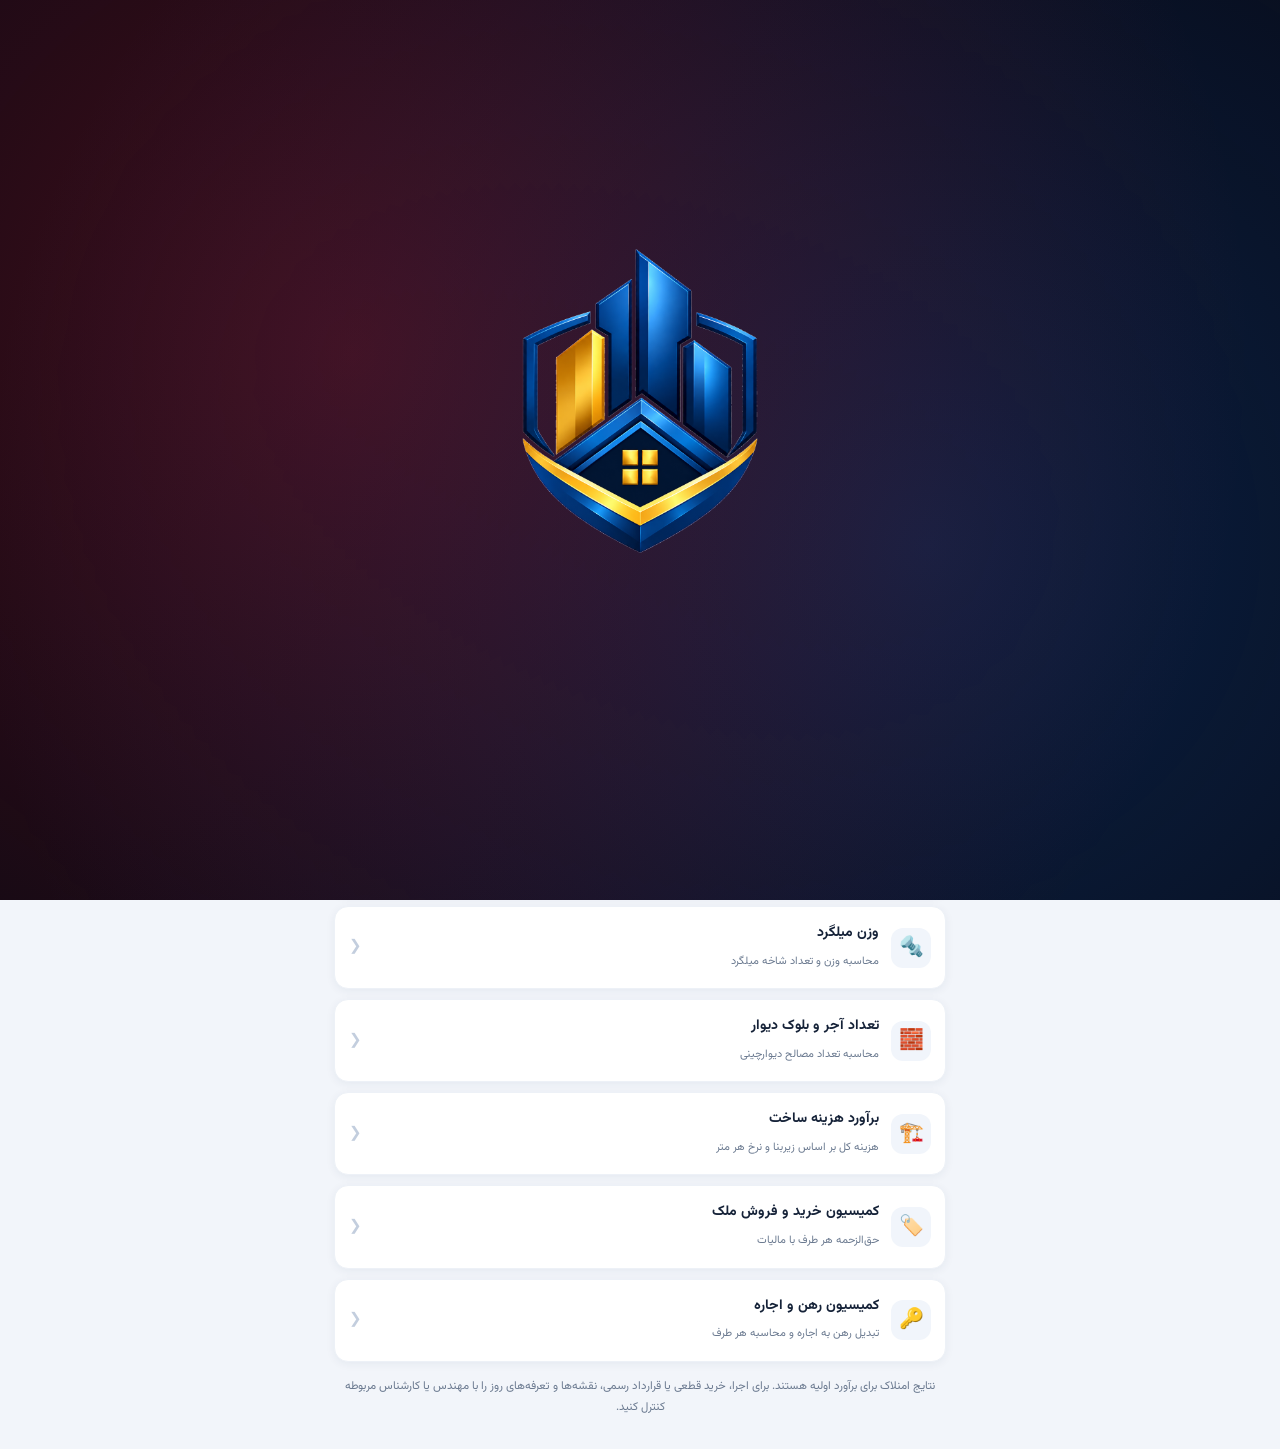
==== android/src/main/assets/www/index.html @ ce7044ea "انتشار نسخه اولیه امنلاک ۰.۱" ====
<!DOCTYPE html>
<html lang="fa" dir="rtl">
<head>
<meta charset="utf-8">
<meta name="viewport" content="width=device-width,initial-scale=1,maximum-scale=1,user-scalable=no,viewport-fit=cover">
<title>امنلاک</title>
<link rel="stylesheet" href="styles.css">
</head>
<body>

<div class="splash" id="splash">
  <div class="sp-glow"></div>
  <img class="sp-gif" id="spgif" src="img/logo.png" alt="امنلاک">
  <div class="sp-txt" id="sptxt">
    <b>ساختن، سنجیدن، مطمئن شدن</b>
    <span>امنلاک</span>
  </div>
  <div class="sp-hint" id="sphint">برای رد کردن لمس کنید</div>
</div>

<header class="appbar">
  <button class="iconbtn" id="menubtn" aria-label="منو">
    <svg viewBox="0 0 24 24"><path d="M4 7h16M4 12h16M4 17h16"/></svg>
  </button>
  <div class="ttl" id="bartitle">امنلاک</div>
  <button class="iconbtn themebtn" id="themebtn" aria-label="حالت شب">
    <svg viewBox="0 0 24 24"><path d="M21 12.8A9 9 0 1111.2 3a7 7 0 009.8 9.8z"/></svg>
  </button>
  <button class="iconbtn" id="backbtn" aria-label="بازگشت" style="display:none">
    <svg viewBox="0 0 24 24"><path d="M10 6l6 6-6 6"/></svg>
  </button>
</header>

<div class="scrim" id="scrim"></div>

<nav class="drawer" id="drawer">
  <div class="dhead">
    <img src="img/logo.png" alt="لوگو">
    <div>
      <b>امنلاک</b>
      <span>محاسبات ساختمان و املاک</span>
    </div>
  </div>
  <div class="dscroll" id="dscroll"></div>
  <div class="dbottom" id="dbottom"></div>
  <div class="dfoot">ساختمان و املاک، دقیق‌تر و ساده‌تر • نسخه ۰.۱</div>
</nav>

<main id="main"></main>

<script src="calculators.js"></script>
<script src="app.js"></script>
</body>
</html>
---- android/src/main/assets/www/styles.css ----
@font-face{font-family:'Vazirmatn';src:url('fonts/Vazirmatn-Regular.woff2') format('woff2');font-weight:400;font-display:swap}
@font-face{font-family:'Vazirmatn';src:url('fonts/Vazirmatn-Medium.woff2') format('woff2');font-weight:500;font-display:swap}
@font-face{font-family:'Vazirmatn';src:url('fonts/Vazirmatn-Bold.woff2') format('woff2');font-weight:700;font-display:swap}

:root{
  --red:#F3A712; --red-d:#C77800; --blue:#075FB5; --blue-d:#052D5C; --blue-l:#13A1DC;
  --bg:#F2F5FA; --card:#FFFFFF; --ink:#152238; --muted:#6B7A90; --line:#E4EAF2;
  --shadow:0 4px 18px rgba(11,45,90,.09); --radius:18px;
}
*{box-sizing:border-box;-webkit-tap-highlight-color:transparent}
html,body{margin:0;padding:0;height:100%}
body{
  font-family:'Vazirmatn',system-ui,'Noto Naskh Arabic',sans-serif;
  background:var(--bg); color:var(--ink); direction:rtl; font-size:15px; line-height:1.9;
  overflow-x:hidden;
}
a{color:var(--blue);text-decoration:none}
input,select,button{font-family:inherit;font-size:inherit}

/* ---------- top bar ---------- */
.appbar{
  position:fixed;top:0;right:0;left:0;height:60px;z-index:40;
  background:linear-gradient(115deg,var(--blue-d) 0%,var(--blue) 45%,var(--red) 130%);
  display:flex;align-items:center;gap:10px;padding:0 12px;color:#fff;
  box-shadow:0 3px 14px rgba(6,30,70,.28);
}
.appbar .ttl{font-weight:700;font-size:17px;flex:1;text-align:center;white-space:nowrap;overflow:hidden;text-overflow:ellipsis}
.iconbtn{
  width:42px;height:42px;border:0;background:rgba(255,255,255,.14);border-radius:12px;
  display:flex;align-items:center;justify-content:center;color:#fff;flex:0 0 auto;
}
.iconbtn:active{background:rgba(255,255,255,.3)}
.iconbtn svg{width:22px;height:22px;fill:none;stroke:#fff;stroke-width:2;stroke-linecap:round}

/* ---------- drawer ---------- */
.scrim{position:fixed;inset:0;background:rgba(10,20,40,.5);opacity:0;visibility:hidden;transition:.25s;z-index:50}
.scrim.on{opacity:1;visibility:visible}
.drawer{
  position:fixed;top:0;right:0;bottom:0;width:80%;max-width:310px;background:#fff;z-index:60;
  transform:translateX(110%);transition:transform .28s cubic-bezier(.3,.8,.4,1);
  display:flex;flex-direction:column;box-shadow:-6px 0 26px rgba(8,25,55,.25);
}
.drawer.on{transform:translateX(0)}
.dhead{
  background:linear-gradient(140deg,var(--blue-d),var(--blue) 55%,var(--red));
  color:#fff;padding:22px 18px 18px;display:flex;align-items:center;gap:12px;
}
.dhead img{width:56px;height:56px;border-radius:14px;background:#fff;padding:3px}
.dhead b{display:block;font-size:17px}
.dhead span{font-size:11.5px;opacity:.85}
.dscroll{flex:1;overflow-y:auto;padding:8px 0 24px}
.ditem{
  display:flex;align-items:center;gap:11px;padding:12px 16px;cursor:pointer;
  border-right:3px solid transparent;font-weight:500;
}
.ditem:active{background:#EEF3FB}
.ditem.act{background:#EAF1FC;border-right-color:var(--blue);color:var(--blue)}
.ditem .dico{width:34px;height:34px;border-radius:10px;display:flex;align-items:center;justify-content:center;font-size:17px;background:#F0F4FA;flex:0 0 auto}
.ditem .cnt{margin-inline-start:auto;font-size:11px;color:var(--muted);background:#F1F4F9;border-radius:20px;padding:1px 8px}
.ditem .chev{margin-inline-start:auto;transition:.2s;color:var(--muted);font-size:12px}
.ditem.open .chev{transform:rotate(180deg)}
.dsub{max-height:0;overflow:hidden;transition:max-height .28s ease;background:#FAFBFD}
.dsub.open{max-height:900px}
.dsub div{padding:9px 62px 9px 16px;font-size:13.5px;color:#41506A;position:relative}
.dsub div:active{background:#EEF3FB}
.dsub div::before{content:'';position:absolute;right:46px;top:50%;width:6px;height:6px;border-radius:50%;background:#C3CEDE;transform:translateY(-50%)}
.dsep{height:1px;background:var(--line);margin:8px 16px}
.dfoot{padding:10px 16px 16px;font-size:11px;color:var(--muted);text-align:center;border-top:1px solid var(--line)}

/* ---------- page ---------- */
main{padding:74px 14px 30px;max-width:640px;margin:0 auto}
.hero{
  background:linear-gradient(135deg,var(--blue-d),var(--blue) 50%,#9C650B 140%);
  border-radius:22px;padding:20px 18px;color:#fff;box-shadow:var(--shadow);position:relative;overflow:hidden;
}
.hero::after{content:'';position:absolute;left:-40px;top:-50px;width:170px;height:170px;border-radius:50%;background:rgba(255,255,255,.07)}
.hero img{width:62px;height:62px;float:left;margin:0 0 0 4px}
.hero h1{margin:0 0 4px;font-size:19px}
.hero p{margin:0;font-size:12.5px;opacity:.9;line-height:1.85}
.searchwrap{position:relative;margin:14px 0 4px}
.searchwrap input{
  width:100%;border:1px solid var(--line);background:#fff;border-radius:14px;padding:13px 44px 13px 14px;
  outline:none;box-shadow:var(--shadow);
}
.searchwrap input:focus{border-color:var(--blue-l)}
.searchwrap .si{position:absolute;right:14px;top:50%;transform:translateY(-50%);color:var(--muted)}
.sectitle{display:flex;align-items:center;gap:8px;margin:20px 2px 10px;font-weight:700;font-size:15px}
.sectitle::before{content:'';width:4px;height:18px;border-radius:4px;background:linear-gradient(var(--red),var(--blue))}

.grid{display:grid;grid-template-columns:1fr 1fr;gap:12px}
.gcard{
  background:var(--card);border-radius:var(--radius);padding:16px 12px;text-align:center;
  box-shadow:var(--shadow);border:1px solid #EDF1F7;position:relative;overflow:hidden;
}
.gcard:active{transform:scale(.97)}
.gcard .em{font-size:28px;display:block;margin-bottom:6px}
.gcard b{font-size:13.5px;display:block;line-height:1.6}
.gcard small{font-size:10.5px;color:var(--muted)}
.gcard i.bar{position:absolute;bottom:0;right:0;left:0;height:4px}

.list .row{
  background:#fff;border-radius:14px;padding:13px 14px;margin-bottom:10px;display:flex;align-items:center;gap:12px;
  box-shadow:0 2px 10px rgba(11,45,90,.06);border:1px solid #EDF1F7;
}
.list .row:active{background:#F7FAFF}
.list .row .em{width:40px;height:40px;border-radius:12px;background:#F1F5FB;display:flex;align-items:center;justify-content:center;font-size:20px;flex:0 0 auto}
.list .row b{display:block;font-size:14px}
.list .row small{color:var(--muted);font-size:11px}
.list .row .go{margin-inline-start:auto;color:#C3CEDE}

/* ---------- calculator ---------- */
.cbanner{
  background:linear-gradient(135deg,var(--blue),var(--blue-d));color:#fff;border-radius:20px;
  padding:16px 16px;box-shadow:var(--shadow);display:flex;gap:12px;align-items:center;margin-bottom:14px;
}
.cbanner.warm{background:linear-gradient(135deg,var(--red),var(--red-d))}
.cbanner .em{font-size:30px}
.cbanner b{font-size:16px;display:block}
.cbanner span{font-size:11.5px;opacity:.9}
.card{background:#fff;border-radius:var(--radius);padding:16px 14px;box-shadow:var(--shadow);border:1px solid #EDF1F7;margin-bottom:14px}
.f{margin-bottom:14px}
.f:last-child{margin-bottom:0}
.f label{display:block;font-size:13px;font-weight:500;margin-bottom:7px;color:#2B3A53}
.f .hint{font-size:11px;color:var(--muted);font-weight:400}
.inpwrap{position:relative;display:flex;align-items:center}
.inpwrap input{
  width:100%;border:1.5px solid var(--line);border-radius:13px;padding:12px 13px;outline:none;background:#FAFCFF;
}
.inpwrap input:focus{border-color:var(--blue-l);background:#fff}
.inpwrap .unit{position:absolute;left:12px;font-size:11.5px;color:var(--muted);pointer-events:none}
select{
  width:100%;border:1.5px solid var(--line);border-radius:13px;padding:12px 13px;background:#FAFCFF;outline:none;
  appearance:none;background-image:url("data:image/svg+xml;utf8,<svg xmlns='http://www.w3.org/2000/svg' width='14' height='14' viewBox='0 0 24 24' fill='none' stroke='%236B7A90' stroke-width='3'><path d='M6 9l6 6 6-6'/></svg>");
  background-repeat:no-repeat;background-position:left 13px center;
}
select:focus{border-color:var(--blue-l)}
.chips{display:flex;flex-wrap:wrap;gap:8px}
.chip{
  border:1.5px solid var(--line);background:#FAFCFF;border-radius:12px;padding:9px 13px;font-size:12.5px;color:#41506A;
}
.chip.on{border-color:var(--blue);background:#EAF1FC;color:var(--blue);font-weight:700}
.switch{display:flex;align-items:center;justify-content:space-between;gap:10px;background:#FAFCFF;border:1.5px solid var(--line);border-radius:13px;padding:11px 13px}
.switch .sw{width:46px;height:26px;border-radius:20px;background:#D6DEE9;position:relative;transition:.2s;flex:0 0 auto}
.switch .sw::after{content:'';position:absolute;top:3px;right:3px;width:20px;height:20px;border-radius:50%;background:#fff;transition:.2s;box-shadow:0 1px 4px rgba(0,0,0,.25)}
.switch.on .sw{background:var(--blue)}
.switch.on .sw::after{right:23px}
.btn{
  width:100%;border:0;border-radius:15px;padding:15px;color:#fff;font-weight:700;font-size:15px;
  background:linear-gradient(120deg,var(--blue),var(--blue-l));box-shadow:0 6px 18px rgba(11,78,162,.32);
}
.btn:active{transform:translateY(1px)}
.btn.red{background:linear-gradient(120deg,var(--red),#E23B4E);box-shadow:0 6px 18px rgba(197,25,45,.3)}
.btn.ghost{background:#fff;color:var(--blue);border:1.5px solid var(--line);box-shadow:none;font-weight:500}

.result{
  background:linear-gradient(135deg,#0E3B77,#075FB5 60%,#13A1DC);color:#fff;border-radius:20px;padding:18px 16px;
  text-align:center;box-shadow:0 10px 26px rgba(11,78,162,.3);margin-bottom:14px;
}
.result .lbl{font-size:12.5px;opacity:.88}
.result .val{font-size:34px;font-weight:700;line-height:1.5;letter-spacing:-.5px}
.result .un{font-size:13px;opacity:.9}
.result .sug{margin-top:10px;background:rgba(255,255,255,.16);border-radius:14px;padding:9px 12px;font-size:13px;font-weight:500}
.rrows{margin-top:12px;background:rgba(255,255,255,.1);border-radius:14px;overflow:hidden;text-align:right}
.rrows div{display:flex;justify-content:space-between;padding:8px 12px;font-size:12.5px;border-bottom:1px solid rgba(255,255,255,.12)}
.rrows div:last-child{border-bottom:0}
.rrows span:last-child{font-weight:700}
.notes{background:#FFF8E9;border:1px solid #F5E3BE;border-radius:16px;padding:14px;font-size:12.5px;color:#6A5220}
.notes b{display:block;margin-bottom:6px;color:#8A6410}
.notes ol{margin:0;padding-inline-start:18px}
.notes li{margin-bottom:6px}
.disc{font-size:11.5px;color:var(--muted);text-align:center;margin:14px 4px 0;line-height:1.9}

.infocard{background:#fff;border-radius:var(--radius);padding:16px;box-shadow:var(--shadow);border:1px solid #EDF1F7;margin-bottom:12px;font-size:13px;color:#33415C}
.infocard h3{margin:0 0 8px;font-size:15px}
.contact{display:flex;align-items:center;gap:12px;background:#fff;border-radius:14px;padding:13px;margin-bottom:10px;box-shadow:0 2px 10px rgba(11,45,90,.06);border:1px solid #EDF1F7}
.contact .em{width:42px;height:42px;border-radius:12px;background:#F1F5FB;display:flex;align-items:center;justify-content:center;font-size:19px}
.contact b{display:block;font-size:13.5px}
.contact small{color:var(--muted);font-size:11.5px;direction:ltr;display:block;text-align:right}
.fade{animation:fade .22s ease}
@keyframes fade{from{opacity:0;transform:translateY(8px)}to{opacity:1;transform:none}}
.empty{text-align:center;color:var(--muted);padding:30px 10px;font-size:13px}

/* ---------- توسعه‌دهنده ---------- */
.devhead{
  background:linear-gradient(140deg,#052D5C,#075FB5 55%,#F3A712 160%);color:#fff;border-radius:22px;
  padding:22px 16px 18px;text-align:center;box-shadow:var(--shadow);position:relative;overflow:hidden;margin-bottom:14px;
}
.devhead::after{content:'';position:absolute;right:-50px;bottom:-60px;width:180px;height:180px;border-radius:50%;background:rgba(255,255,255,.07)}
.devava{
  width:86px;height:86px;border-radius:50%;margin:0 auto 10px;display:flex;align-items:center;justify-content:center;
  font-size:38px;background:rgba(255,255,255,.16);border:2px solid rgba(255,255,255,.35);
}
.devhead b{display:block;font-size:19px}
.devhead span{font-size:12.5px;opacity:.88}
.devhead .badge{display:inline-block;margin-top:10px;background:rgba(255,255,255,.18);border-radius:20px;padding:5px 14px;font-size:12px;direction:ltr}
.socgrid{display:grid;grid-template-columns:1fr 1fr 1fr;gap:10px;margin-bottom:14px}
.soc{
  background:#fff;border:1px solid #EDF1F7;border-radius:16px;padding:13px 6px;text-align:center;
  box-shadow:0 2px 10px rgba(11,45,90,.06);
}
.soc:active{transform:scale(.96)}
.soc .ic{
  width:42px;height:42px;border-radius:14px;margin:0 auto 7px;display:flex;align-items:center;justify-content:center;
  font-size:20px;color:#fff;font-weight:700;
}
.soc small{font-size:11.5px;color:#41506A;font-weight:500}
.actrow{display:grid;grid-template-columns:1fr 1fr;gap:10px;margin-bottom:14px}
.actbtn{
  border:0;border-radius:15px;padding:14px;color:#fff;font-weight:700;font-size:14px;
  display:flex;align-items:center;justify-content:center;gap:8px;
}
.actbtn.call{background:linear-gradient(120deg,#0E8F6F,#16B98C);box-shadow:0 6px 16px rgba(14,143,111,.28)}
.actbtn.sms{background:linear-gradient(120deg,#075FB5,#13A1DC);box-shadow:0 6px 16px rgba(11,78,162,.28)}
.phonebox{
  display:flex;align-items:center;justify-content:space-between;gap:10px;background:#fff;border:1px solid #EDF1F7;
  border-radius:16px;padding:13px 14px;margin-bottom:12px;box-shadow:0 2px 10px rgba(11,45,90,.06);
}
.phonebox .num{font-size:17px;font-weight:700;direction:ltr;letter-spacing:.5px}
.phonebox .cp{background:#F1F5FB;border:0;border-radius:11px;padding:8px 12px;font-size:12px;color:#075FB5;font-weight:500}
.skills{display:flex;flex-wrap:wrap;gap:7px;margin-top:10px}
.skills span{background:#F1F5FB;border-radius:20px;padding:4px 11px;font-size:11.5px;color:#41506A}

/* ===================== حالت شب ===================== */
body.dark{
  --bg:#0D1420; --card:#16202F; --ink:#E9EFF7; --muted:#8FA1B8; --line:#25324A;
  --shadow:0 4px 18px rgba(0,0,0,.35);
}
body.dark .drawer{background:#111A27}
body.dark .dsub{background:#0D1420}
body.dark .dsub div{color:#B9C7DA}
body.dark .ditem{color:#E9EFF7}
body.dark .ditem .dico{background:#1C2942}
body.dark .ditem:active{background:#1A2536}
body.dark .ditem.act{background:#16263F;color:#7FB2FF}
body.dark .ditem .cnt{background:#1C2942;color:#8FA1B8}
body.dark .dsep{background:#25324A}
body.dark .searchwrap input,
body.dark .inpwrap input,
body.dark select,
body.dark .chip,
body.dark .switch{background:#101A28;border-color:#25324A;color:#E9EFF7}
body.dark .inpwrap input:focus,body.dark select:focus{background:#16202F}
body.dark select{background-image:url("data:image/svg+xml;utf8,<svg xmlns='http://www.w3.org/2000/svg' width='14' height='14' viewBox='0 0 24 24' fill='none' stroke='%238FA1B8' stroke-width='3'><path d='M6 9l6 6 6-6'/></svg>")}
body.dark .chip.on{background:#16263F;border-color:#13A1DC;color:#7FB2FF}
body.dark .switch .sw{background:#33425C}
body.dark .gcard,body.dark .list .row,body.dark .card,body.dark .infocard,
body.dark .contact,body.dark .soc,body.dark .phonebox,body.dark .hrow{
  background:var(--card);border-color:#22304A;
}
body.dark .list .row:active{background:#1B2839}
body.dark .list .row .em,body.dark .contact .em,body.dark .skills span,
body.dark .phonebox .cp,body.dark .hrow .em{background:#1C2942;color:#B9C7DA}
body.dark .f label{color:#CBD8E8}
body.dark .notes{background:#241F13;border-color:#4A3D1C;color:#E0C88A}
body.dark .notes b{color:#F0C462}
body.dark .btn.ghost{background:var(--card);color:#7FB2FF;border-color:#25324A}
body.dark .sectitle{color:#E9EFF7}
body.dark .empty,body.dark .disc{color:var(--muted)}

/* ===================== تاریخچه ===================== */
.hrow{
  background:#fff;border:1px solid #EDF1F7;border-radius:15px;padding:12px 13px;margin-bottom:10px;
  display:flex;align-items:center;gap:11px;box-shadow:0 2px 10px rgba(11,45,90,.06);
}
.hrow .em{width:40px;height:40px;border-radius:12px;background:#F1F5FB;display:flex;align-items:center;justify-content:center;font-size:19px;flex:0 0 auto}
.hrow .hb{flex:1;min-width:0}
.hrow b{display:block;font-size:13.5px}
.hrow small{display:block;color:var(--muted);font-size:11px}
.hrow .hv{font-size:15px;font-weight:700;color:var(--blue);white-space:nowrap}
body.dark .hrow .hv{color:#7FB2FF}
.hrow .del{background:transparent;border:0;color:#E24B4B;font-size:17px;padding:4px 6px}
.histbar{display:flex;gap:10px;margin-bottom:12px}
.histbar button{flex:1;border:0;border-radius:13px;padding:11px;font-size:13px;font-weight:500;background:var(--card);border:1px solid var(--line);color:var(--ink)}

/* ===================== انیمیشن‌ها ===================== */
@keyframes rise{from{opacity:0;transform:translateY(14px)}to{opacity:1;transform:none}}
@keyframes pop{0%{opacity:0;transform:scale(.9)}60%{transform:scale(1.02)}100%{opacity:1;transform:scale(1)}}
@keyframes slideIn{from{opacity:0;transform:translateX(-18px)}to{opacity:1;transform:none}}
.anim{opacity:0;animation:rise .38s cubic-bezier(.2,.8,.3,1) forwards}
.result{animation:pop .45s cubic-bezier(.2,.9,.3,1)}
.grid .gcard,.list .row,.hrow,.socgrid .soc{animation:rise .34s cubic-bezier(.2,.8,.3,1) backwards}
.hero,.cbanner,.devhead{animation:slideIn .4s cubic-bezier(.2,.8,.3,1)}
.gcard,.list .row,.soc,.hrow,.contact,.chip,.btn,.actbtn{transition:transform .12s ease, background .15s ease}
.themebtn svg{transition:transform .4s ease}
main{min-height:60vh}

/* ===================== منوی فشرده (بدون اسکرول) ===================== */
.dhead{padding:16px 14px 14px;gap:10px}
.dhead img{width:48px;height:48px;border-radius:12px;background:transparent;padding:0}
.dhead b{font-size:16px}
.dhead span{font-size:11px}
.ditem{padding:9px 14px;font-size:13.5px}
.ditem .dico{width:30px;height:30px;border-radius:9px;font-size:15px}
.dsub div{padding:7px 54px 7px 14px;font-size:12.5px}
.dsub div::before{right:40px;width:5px;height:5px}
.dsep{margin:5px 14px}
.dscroll{padding:5px 0 6px}
.dbottom{flex:0 0 auto;border-top:1px solid var(--line);padding:5px 0 2px;background:inherit}
body.dark .dbottom{border-color:#25324A}
.dfoot{padding:7px 14px 10px;font-size:10.5px}

/* ===================== تور راهنما ===================== */
.tour-spot{
  position:fixed;z-index:120;border-radius:14px;pointer-events:none;
  box-shadow:0 0 0 9999px rgba(6,15,30,.78), 0 0 0 3px #13A1DC, 0 0 26px rgba(44,123,229,.8);
  transition:all .3s cubic-bezier(.3,.8,.3,1);
}
.tour-tip{
  position:fixed;z-index:121;background:var(--card);color:var(--ink);border-radius:18px;
  padding:16px 16px 12px;box-shadow:0 14px 40px rgba(0,0,0,.4);width:min(330px,calc(100vw - 32px));
  animation:pop .3s cubic-bezier(.2,.9,.3,1);
}
.tour-tip h4{margin:0 0 6px;font-size:15.5px;display:flex;align-items:center;gap:7px}
.tour-tip p{margin:0 0 12px;font-size:12.8px;line-height:1.95;color:var(--muted)}
.tour-actions{display:flex;align-items:center;gap:8px}
.tour-actions .sp{flex:1}
.tour-btn{border:0;border-radius:12px;padding:9px 16px;font-size:13px;font-weight:700;background:linear-gradient(120deg,var(--blue),var(--blue-l));color:#fff}
.tour-btn.g{background:transparent;color:var(--muted);font-weight:500;padding:9px 10px}
.tour-dots{display:flex;gap:5px}
.tour-dots i{width:6px;height:6px;border-radius:50%;background:var(--line);display:block}
.tour-dots i.on{background:var(--blue);width:16px;border-radius:6px}

/* ---------- عکس توسعه‌دهنده ---------- */
.devava{overflow:hidden;padding:0;background:rgba(255,255,255,.14)}
.devava img{width:100%;height:100%;object-fit:cover;display:block;border-radius:50%}
.devphoto{
  width:100%;border-radius:15px;display:block;margin:0 0 12px;
  box-shadow:0 6px 18px rgba(11,45,90,.18);
}
.devcap{font-size:11.5px;color:var(--muted);text-align:center;margin:-6px 0 12px}
.tourcard{
  display:flex;align-items:center;gap:11px;background:var(--card);border:1px dashed #C7D6EA;
  border-radius:16px;padding:12px 13px;margin-bottom:14px;box-shadow:0 2px 10px rgba(11,45,90,.06);
}
body.dark .tourcard{border-color:#13A1DC;background:var(--card)}
.tourcard .tc-em{width:40px;height:40px;border-radius:13px;background:#075FB518;display:flex;align-items:center;justify-content:center;font-size:19px;flex:0 0 auto}
.tourcard .tc-b{flex:1;min-width:0}
.tourcard b{display:block;font-size:13.5px}
.tourcard small{display:block;color:var(--muted);font-size:11.5px}
.tourcard button{border:0;border-radius:12px;padding:9px 14px;font-size:12.5px;font-weight:700;background:linear-gradient(120deg,var(--blue),var(--blue-l));color:#fff}

/* ===================== اسپلش تمام‌صفحه ===================== */
.splash{
  position:fixed;inset:0;z-index:300;background:#090913;
  display:flex;flex-direction:column;align-items:center;justify-content:center;
  overflow:hidden;transition:opacity .45s ease;
}
.splash.out{opacity:0;pointer-events:none}
.sp-glow{
  position:absolute;width:150vw;height:150vw;border-radius:50%;
  background:radial-gradient(circle at 35% 45%, rgba(197,25,45,.30), transparent 55%),
             radial-gradient(circle at 65% 55%, rgba(11,78,162,.34), transparent 58%);
  animation:glowpulse 4s ease-in-out infinite;
}
@keyframes glowpulse{0%,100%{transform:scale(1);opacity:.85}50%{transform:scale(1.08);opacity:1}}
.sp-gif{
  width:min(74vw,330px);height:auto;position:relative;z-index:2;
  animation:spin-in .9s cubic-bezier(.2,.8,.3,1);
  transition:transform .6s cubic-bezier(.3,.9,.3,1), margin .6s ease;
}
.sp-gif.up{transform:scale(.82) translateY(-12px)}
@keyframes spin-in{from{opacity:0;transform:scale(.72)}to{opacity:1;transform:scale(1)}}
.sp-txt{
  position:relative;z-index:2;text-align:center;margin-top:18px;
  opacity:0;transform:translateY(16px);transition:opacity .6s ease, transform .6s cubic-bezier(.2,.8,.3,1);
}
.sp-txt.show{opacity:1;transform:none}
.sp-txt b{
  display:block;font-size:22px;font-weight:700;letter-spacing:.2px;
  background:linear-gradient(100deg,#F8BE38,#FFFFFF 45%,#61C8F2);
  -webkit-background-clip:text;background-clip:text;-webkit-text-fill-color:transparent;color:#fff;
}
.sp-txt span{
  display:block;margin-top:9px;font-size:15px;color:#C9D6EA;letter-spacing:3px;
}
.sp-txt span::before,.sp-txt span::after{content:'';display:inline-block;width:26px;height:1px;background:linear-gradient(90deg,transparent,#61C8F2);vertical-align:middle;margin:0 9px}
.sp-txt span::after{background:linear-gradient(90deg,#F8BE38,transparent)}
.sp-hint{
  position:absolute;bottom:26px;z-index:2;font-size:11px;color:#5C6B85;opacity:0;transition:opacity .5s ease;
}
.sp-hint.show{opacity:1}
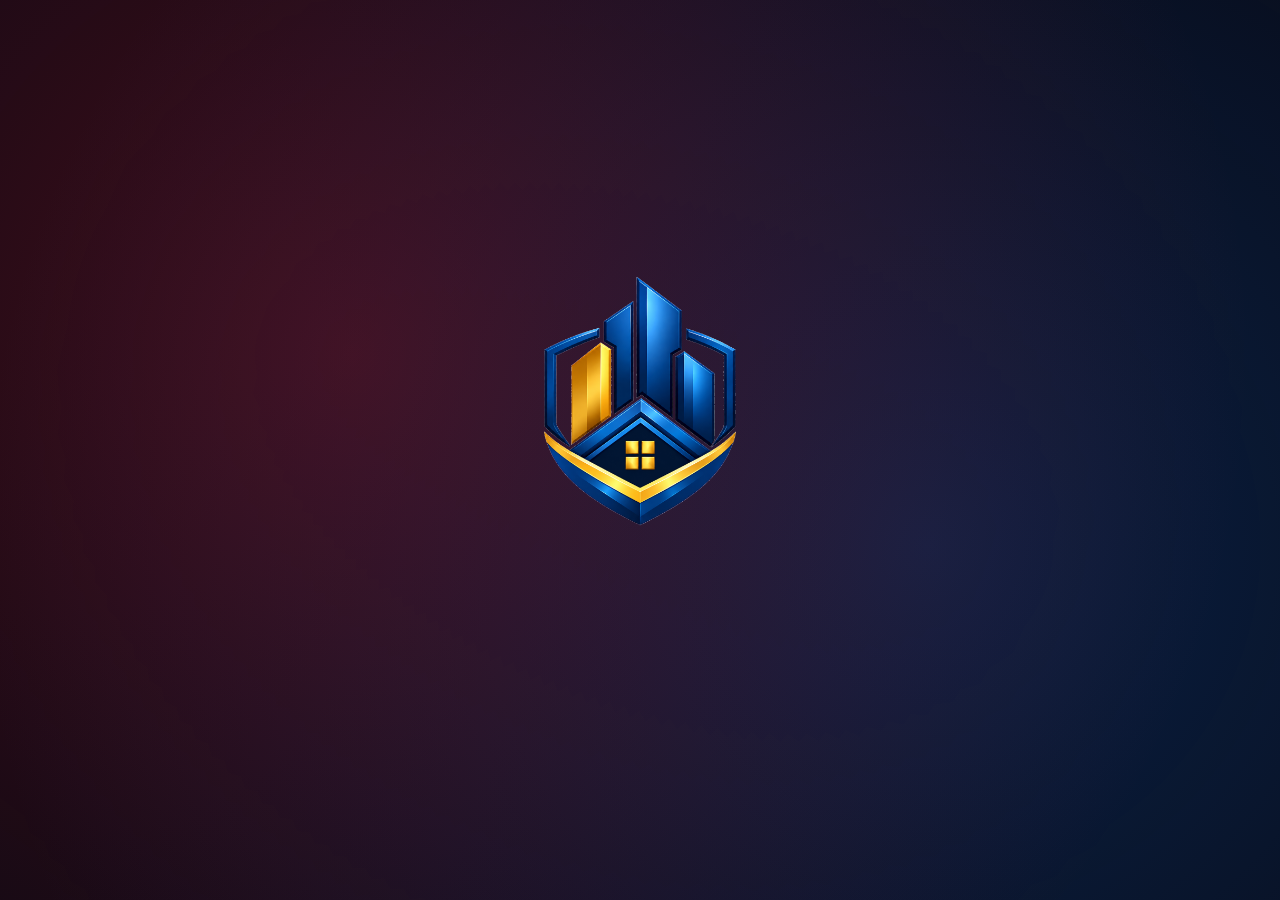
==== commit 09e19f06: "به‌روزرسانی امنلاک ۰.۲ و تصویر توسعه‌دهنده" ====
--- a/android/src/main/assets/www/index.html
+++ b/android/src/main/assets/www/index.html
@@ -4,16 +4,18 @@
 <meta charset="utf-8">
 <meta name="viewport" content="width=device-width,initial-scale=1,maximum-scale=1,user-scalable=no,viewport-fit=cover">
 <title>امنلاک</title>
+<link rel="stylesheet" href="vendor/leaflet/leaflet.css">
 <link rel="stylesheet" href="styles.css">
+<link rel="stylesheet" href="property.css">
 </head>
-<body>
+<body class="splashing">
 
 <div class="splash" id="splash">
   <div class="sp-glow"></div>
   <img class="sp-gif" id="spgif" src="img/logo.png" alt="امنلاک">
   <div class="sp-txt" id="sptxt">
-    <b>ساختن، سنجیدن، مطمئن شدن</b>
-    <span>امنلاک</span>
+    <b>املاک تخصص ماست</b>
+    <span>دیوار که جای ملک نیست</span>
   </div>
   <div class="sp-hint" id="sphint">برای رد کردن لمس کنید</div>
 </div>
@@ -43,12 +45,21 @@
   </div>
   <div class="dscroll" id="dscroll"></div>
   <div class="dbottom" id="dbottom"></div>
-  <div class="dfoot">ساختمان و املاک، دقیق‌تر و ساده‌تر • نسخه ۰.۱</div>
+  <div class="dfoot">ساختمان و املاک، دقیق‌تر و ساده‌تر • نسخه آزمایشی ۰.۲</div>
 </nav>
 
 <main id="main"></main>
 
+<nav class="bottomnav" id="bottomnav" aria-label="ناوبری اصلی">
+  <button class="bn on" data-view="home" onclick="goTab('home')"><span class="bn-symbol" data-ui-icon="map"></span><b>نقشه</b></button>
+  <button class="bn" data-view="register" onclick="goTab('register')"><span class="bn-symbol" data-ui-icon="plus"></span><b>ثبت ملک</b></button>
+  <button class="bn" data-view="tools" onclick="goTab('tools')"><span class="bn-symbol" data-ui-icon="calculator"></span><b>محاسبات</b></button>
+  <button class="bn" data-view="account" onclick="goTab('account')"><span class="bn-symbol" data-ui-icon="user"></span><b>حساب من</b></button>
+</nav>
+
+<script src="vendor/leaflet/leaflet.js"></script>
 <script src="calculators.js"></script>
 <script src="app.js"></script>
+<script src="property.js"></script>
 </body>
 </html>
--- a/android/src/main/assets/www/vendor/leaflet/leaflet.css
+++ b/android/src/main/assets/www/vendor/leaflet/leaflet.css
@@ -0,0 +1,661 @@
+/* required styles */
+
+.leaflet-pane,
+.leaflet-tile,
+.leaflet-marker-icon,
+.leaflet-marker-shadow,
+.leaflet-tile-container,
+.leaflet-pane > svg,
+.leaflet-pane > canvas,
+.leaflet-zoom-box,
+.leaflet-image-layer,
+.leaflet-layer {
+	position: absolute;
+	left: 0;
+	top: 0;
+	}
+.leaflet-container {
+	overflow: hidden;
+	}
+.leaflet-tile,
+.leaflet-marker-icon,
+.leaflet-marker-shadow {
+	-webkit-user-select: none;
+	   -moz-user-select: none;
+	        user-select: none;
+	  -webkit-user-drag: none;
+	}
+/* Prevents IE11 from highlighting tiles in blue */
+.leaflet-tile::selection {
+	background: transparent;
+}
+/* Safari renders non-retina tile on retina better with this, but Chrome is worse */
+.leaflet-safari .leaflet-tile {
+	image-rendering: -webkit-optimize-contrast;
+	}
+/* hack that prevents hw layers "stretching" when loading new tiles */
+.leaflet-safari .leaflet-tile-container {
+	width: 1600px;
+	height: 1600px;
+	-webkit-transform-origin: 0 0;
+	}
+.leaflet-marker-icon,
+.leaflet-marker-shadow {
+	display: block;
+	}
+/* .leaflet-container svg: reset svg max-width decleration shipped in Joomla! (joomla.org) 3.x */
+/* .leaflet-container img: map is broken in FF if you have max-width: 100% on tiles */
+.leaflet-container .leaflet-overlay-pane svg {
+	max-width: none !important;
+	max-height: none !important;
+	}
+.leaflet-container .leaflet-marker-pane img,
+.leaflet-container .leaflet-shadow-pane img,
+.leaflet-container .leaflet-tile-pane img,
+.leaflet-container img.leaflet-image-layer,
+.leaflet-container .leaflet-tile {
+	max-width: none !important;
+	max-height: none !important;
+	width: auto;
+	padding: 0;
+	}
+
+.leaflet-container img.leaflet-tile {
+	/* See: https://bugs.chromium.org/p/chromium/issues/detail?id=600120 */
+	mix-blend-mode: plus-lighter;
+}
+
+.leaflet-container.leaflet-touch-zoom {
+	-ms-touch-action: pan-x pan-y;
+	touch-action: pan-x pan-y;
+	}
+.leaflet-container.leaflet-touch-drag {
+	-ms-touch-action: pinch-zoom;
+	/* Fallback for FF which doesn't support pinch-zoom */
+	touch-action: none;
+	touch-action: pinch-zoom;
+}
+.leaflet-container.leaflet-touch-drag.leaflet-touch-zoom {
+	-ms-touch-action: none;
+	touch-action: none;
+}
+.leaflet-container {
+	-webkit-tap-highlight-color: transparent;
+}
+.leaflet-container a {
+	-webkit-tap-highlight-color: rgba(51, 181, 229, 0.4);
+}
+.leaflet-tile {
+	filter: inherit;
+	visibility: hidden;
+	}
+.leaflet-tile-loaded {
+	visibility: inherit;
+	}
+.leaflet-zoom-box {
+	width: 0;
+	height: 0;
+	-moz-box-sizing: border-box;
+	     box-sizing: border-box;
+	z-index: 800;
+	}
+/* workaround for https://bugzilla.mozilla.org/show_bug.cgi?id=888319 */
+.leaflet-overlay-pane svg {
+	-moz-user-select: none;
+	}
+
+.leaflet-pane         { z-index: 400; }
+
+.leaflet-tile-pane    { z-index: 200; }
+.leaflet-overlay-pane { z-index: 400; }
+.leaflet-shadow-pane  { z-index: 500; }
+.leaflet-marker-pane  { z-index: 600; }
+.leaflet-tooltip-pane   { z-index: 650; }
+.leaflet-popup-pane   { z-index: 700; }
+
+.leaflet-map-pane canvas { z-index: 100; }
+.leaflet-map-pane svg    { z-index: 200; }
+
+.leaflet-vml-shape {
+	width: 1px;
+	height: 1px;
+	}
+.lvml {
+	behavior: url(#default#VML);
+	display: inline-block;
+	position: absolute;
+	}
+
+
+/* control positioning */
+
+.leaflet-control {
+	position: relative;
+	z-index: 800;
+	pointer-events: visiblePainted; /* IE 9-10 doesn't have auto */
+	pointer-events: auto;
+	}
+.leaflet-top,
+.leaflet-bottom {
+	position: absolute;
+	z-index: 1000;
+	pointer-events: none;
+	}
+.leaflet-top {
+	top: 0;
+	}
+.leaflet-right {
+	right: 0;
+	}
+.leaflet-bottom {
+	bottom: 0;
+	}
+.leaflet-left {
+	left: 0;
+	}
+.leaflet-control {
+	float: left;
+	clear: both;
+	}
+.leaflet-right .leaflet-control {
+	float: right;
+	}
+.leaflet-top .leaflet-control {
+	margin-top: 10px;
+	}
+.leaflet-bottom .leaflet-control {
+	margin-bottom: 10px;
+	}
+.leaflet-left .leaflet-control {
+	margin-left: 10px;
+	}
+.leaflet-right .leaflet-control {
+	margin-right: 10px;
+	}
+
+
+/* zoom and fade animations */
+
+.leaflet-fade-anim .leaflet-popup {
+	opacity: 0;
+	-webkit-transition: opacity 0.2s linear;
+	   -moz-transition: opacity 0.2s linear;
+	        transition: opacity 0.2s linear;
+	}
+.leaflet-fade-anim .leaflet-map-pane .leaflet-popup {
+	opacity: 1;
+	}
+.leaflet-zoom-animated {
+	-webkit-transform-origin: 0 0;
+	    -ms-transform-origin: 0 0;
+	        transform-origin: 0 0;
+	}
+svg.leaflet-zoom-animated {
+	will-change: transform;
+}
+
+.leaflet-zoom-anim .leaflet-zoom-animated {
+	-webkit-transition: -webkit-transform 0.25s cubic-bezier(0,0,0.25,1);
+	   -moz-transition:    -moz-transform 0.25s cubic-bezier(0,0,0.25,1);
+	        transition:         transform 0.25s cubic-bezier(0,0,0.25,1);
+	}
+.leaflet-zoom-anim .leaflet-tile,
+.leaflet-pan-anim .leaflet-tile {
+	-webkit-transition: none;
+	   -moz-transition: none;
+	        transition: none;
+	}
+
+.leaflet-zoom-anim .leaflet-zoom-hide {
+	visibility: hidden;
+	}
+
+
+/* cursors */
+
+.leaflet-interactive {
+	cursor: pointer;
+	}
+.leaflet-grab {
+	cursor: -webkit-grab;
+	cursor:    -moz-grab;
+	cursor:         grab;
+	}
+.leaflet-crosshair,
+.leaflet-crosshair .leaflet-interactive {
+	cursor: crosshair;
+	}
+.leaflet-popup-pane,
+.leaflet-control {
+	cursor: auto;
+	}
+.leaflet-dragging .leaflet-grab,
+.leaflet-dragging .leaflet-grab .leaflet-interactive,
+.leaflet-dragging .leaflet-marker-draggable {
+	cursor: move;
+	cursor: -webkit-grabbing;
+	cursor:    -moz-grabbing;
+	cursor:         grabbing;
+	}
+
+/* marker & overlays interactivity */
+.leaflet-marker-icon,
+.leaflet-marker-shadow,
+.leaflet-image-layer,
+.leaflet-pane > svg path,
+.leaflet-tile-container {
+	pointer-events: none;
+	}
+
+.leaflet-marker-icon.leaflet-interactive,
+.leaflet-image-layer.leaflet-interactive,
+.leaflet-pane > svg path.leaflet-interactive,
+svg.leaflet-image-layer.leaflet-interactive path {
+	pointer-events: visiblePainted; /* IE 9-10 doesn't have auto */
+	pointer-events: auto;
+	}
+
+/* visual tweaks */
+
+.leaflet-container {
+	background: #ddd;
+	outline-offset: 1px;
+	}
+.leaflet-container a {
+	color: #0078A8;
+	}
+.leaflet-zoom-box {
+	border: 2px dotted #38f;
+	background: rgba(255,255,255,0.5);
+	}
+
+
+/* general typography */
+.leaflet-container {
+	font-family: "Helvetica Neue", Arial, Helvetica, sans-serif;
+	font-size: 12px;
+	font-size: 0.75rem;
+	line-height: 1.5;
+	}
+
+
+/* general toolbar styles */
+
+.leaflet-bar {
+	box-shadow: 0 1px 5px rgba(0,0,0,0.65);
+	border-radius: 4px;
+	}
+.leaflet-bar a {
+	background-color: #fff;
+	border-bottom: 1px solid #ccc;
+	width: 26px;
+	height: 26px;
+	line-height: 26px;
+	display: block;
+	text-align: center;
+	text-decoration: none;
+	color: black;
+	}
+.leaflet-bar a,
+.leaflet-control-layers-toggle {
+	background-position: 50% 50%;
+	background-repeat: no-repeat;
+	display: block;
+	}
+.leaflet-bar a:hover,
+.leaflet-bar a:focus {
+	background-color: #f4f4f4;
+	}
+.leaflet-bar a:first-child {
+	border-top-left-radius: 4px;
+	border-top-right-radius: 4px;
+	}
+.leaflet-bar a:last-child {
+	border-bottom-left-radius: 4px;
+	border-bottom-right-radius: 4px;
+	border-bottom: none;
+	}
+.leaflet-bar a.leaflet-disabled {
+	cursor: default;
+	background-color: #f4f4f4;
+	color: #bbb;
+	}
+
+.leaflet-touch .leaflet-bar a {
+	width: 30px;
+	height: 30px;
+	line-height: 30px;
+	}
+.leaflet-touch .leaflet-bar a:first-child {
+	border-top-left-radius: 2px;
+	border-top-right-radius: 2px;
+	}
+.leaflet-touch .leaflet-bar a:last-child {
+	border-bottom-left-radius: 2px;
+	border-bottom-right-radius: 2px;
+	}
+
+/* zoom control */
+
+.leaflet-control-zoom-in,
+.leaflet-control-zoom-out {
+	font: bold 18px 'Lucida Console', Monaco, monospace;
+	text-indent: 1px;
+	}
+
+.leaflet-touch .leaflet-control-zoom-in, .leaflet-touch .leaflet-control-zoom-out  {
+	font-size: 22px;
+	}
+
+
+/* layers control */
+
+.leaflet-control-layers {
+	box-shadow: 0 1px 5px rgba(0,0,0,0.4);
+	background: #fff;
+	border-radius: 5px;
+	}
+.leaflet-control-layers-toggle {
+	background-image: url(images/layers.png);
+	width: 36px;
+	height: 36px;
+	}
+.leaflet-retina .leaflet-control-layers-toggle {
+	background-image: url(images/layers-2x.png);
+	background-size: 26px 26px;
+	}
+.leaflet-touch .leaflet-control-layers-toggle {
+	width: 44px;
+	height: 44px;
+	}
+.leaflet-control-layers .leaflet-control-layers-list,
+.leaflet-control-layers-expanded .leaflet-control-layers-toggle {
+	display: none;
+	}
+.leaflet-control-layers-expanded .leaflet-control-layers-list {
+	display: block;
+	position: relative;
+	}
+.leaflet-control-layers-expanded {
+	padding: 6px 10px 6px 6px;
+	color: #333;
+	background: #fff;
+	}
+.leaflet-control-layers-scrollbar {
+	overflow-y: scroll;
+	overflow-x: hidden;
+	padding-right: 5px;
+	}
+.leaflet-control-layers-selector {
+	margin-top: 2px;
+	position: relative;
+	top: 1px;
+	}
+.leaflet-control-layers label {
+	display: block;
+	font-size: 13px;
+	font-size: 1.08333em;
+	}
+.leaflet-control-layers-separator {
+	height: 0;
+	border-top: 1px solid #ddd;
+	margin: 5px -10px 5px -6px;
+	}
+
+/* Default icon URLs */
+.leaflet-default-icon-path { /* used only in path-guessing heuristic, see L.Icon.Default */
+	background-image: url(images/marker-icon.png);
+	}
+
+
+/* attribution and scale controls */
+
+.leaflet-container .leaflet-control-attribution {
+	background: #fff;
+	background: rgba(255, 255, 255, 0.8);
+	margin: 0;
+	}
+.leaflet-control-attribution,
+.leaflet-control-scale-line {
+	padding: 0 5px;
+	color: #333;
+	line-height: 1.4;
+	}
+.leaflet-control-attribution a {
+	text-decoration: none;
+	}
+.leaflet-control-attribution a:hover,
+.leaflet-control-attribution a:focus {
+	text-decoration: underline;
+	}
+.leaflet-attribution-flag {
+	display: inline !important;
+	vertical-align: baseline !important;
+	width: 1em;
+	height: 0.6669em;
+	}
+.leaflet-left .leaflet-control-scale {
+	margin-left: 5px;
+	}
+.leaflet-bottom .leaflet-control-scale {
+	margin-bottom: 5px;
+	}
+.leaflet-control-scale-line {
+	border: 2px solid #777;
+	border-top: none;
+	line-height: 1.1;
+	padding: 2px 5px 1px;
+	white-space: nowrap;
+	-moz-box-sizing: border-box;
+	     box-sizing: border-box;
+	background: rgba(255, 255, 255, 0.8);
+	text-shadow: 1px 1px #fff;
+	}
+.leaflet-control-scale-line:not(:first-child) {
+	border-top: 2px solid #777;
+	border-bottom: none;
+	margin-top: -2px;
+	}
+.leaflet-control-scale-line:not(:first-child):not(:last-child) {
+	border-bottom: 2px solid #777;
+	}
+
+.leaflet-touch .leaflet-control-attribution,
+.leaflet-touch .leaflet-control-layers,
+.leaflet-touch .leaflet-bar {
+	box-shadow: none;
+	}
+.leaflet-touch .leaflet-control-layers,
+.leaflet-touch .leaflet-bar {
+	border: 2px solid rgba(0,0,0,0.2);
+	background-clip: padding-box;
+	}
+
+
+/* popup */
+
+.leaflet-popup {
+	position: absolute;
+	text-align: center;
+	margin-bottom: 20px;
+	}
+.leaflet-popup-content-wrapper {
+	padding: 1px;
+	text-align: left;
+	border-radius: 12px;
+	}
+.leaflet-popup-content {
+	margin: 13px 24px 13px 20px;
+	line-height: 1.3;
+	font-size: 13px;
+	font-size: 1.08333em;
+	min-height: 1px;
+	}
+.leaflet-popup-content p {
+	margin: 17px 0;
+	margin: 1.3em 0;
+	}
+.leaflet-popup-tip-container {
+	width: 40px;
+	height: 20px;
+	position: absolute;
+	left: 50%;
+	margin-top: -1px;
+	margin-left: -20px;
+	overflow: hidden;
+	pointer-events: none;
+	}
+.leaflet-popup-tip {
+	width: 17px;
+	height: 17px;
+	padding: 1px;
+
+	margin: -10px auto 0;
+	pointer-events: auto;
+
+	-webkit-transform: rotate(45deg);
+	   -moz-transform: rotate(45deg);
+	    -ms-transform: rotate(45deg);
+	        transform: rotate(45deg);
+	}
+.leaflet-popup-content-wrapper,
+.leaflet-popup-tip {
+	background: white;
+	color: #333;
+	box-shadow: 0 3px 14px rgba(0,0,0,0.4);
+	}
+.leaflet-container a.leaflet-popup-close-button {
+	position: absolute;
+	top: 0;
+	right: 0;
+	border: none;
+	text-align: center;
+	width: 24px;
+	height: 24px;
+	font: 16px/24px Tahoma, Verdana, sans-serif;
+	color: #757575;
+	text-decoration: none;
+	background: transparent;
+	}
+.leaflet-container a.leaflet-popup-close-button:hover,
+.leaflet-container a.leaflet-popup-close-button:focus {
+	color: #585858;
+	}
+.leaflet-popup-scrolled {
+	overflow: auto;
+	}
+
+.leaflet-oldie .leaflet-popup-content-wrapper {
+	-ms-zoom: 1;
+	}
+.leaflet-oldie .leaflet-popup-tip {
+	width: 24px;
+	margin: 0 auto;
+
+	-ms-filter: "progid:DXImageTransform.Microsoft.Matrix(M11=0.70710678, M12=0.70710678, M21=-0.70710678, M22=0.70710678)";
+	filter: progid:DXImageTransform.Microsoft.Matrix(M11=0.70710678, M12=0.70710678, M21=-0.70710678, M22=0.70710678);
+	}
+
+.leaflet-oldie .leaflet-control-zoom,
+.leaflet-oldie .leaflet-control-layers,
+.leaflet-oldie .leaflet-popup-content-wrapper,
+.leaflet-oldie .leaflet-popup-tip {
+	border: 1px solid #999;
+	}
+
+
+/* div icon */
+
+.leaflet-div-icon {
+	background: #fff;
+	border: 1px solid #666;
+	}
+
+
+/* Tooltip */
+/* Base styles for the element that has a tooltip */
+.leaflet-tooltip {
+	position: absolute;
+	padding: 6px;
+	background-color: #fff;
+	border: 1px solid #fff;
+	border-radius: 3px;
+	color: #222;
+	white-space: nowrap;
+	-webkit-user-select: none;
+	-moz-user-select: none;
+	-ms-user-select: none;
+	user-select: none;
+	pointer-events: none;
+	box-shadow: 0 1px 3px rgba(0,0,0,0.4);
+	}
+.leaflet-tooltip.leaflet-interactive {
+	cursor: pointer;
+	pointer-events: auto;
+	}
+.leaflet-tooltip-top:before,
+.leaflet-tooltip-bottom:before,
+.leaflet-tooltip-left:before,
+.leaflet-tooltip-right:before {
+	position: absolute;
+	pointer-events: none;
+	border: 6px solid transparent;
+	background: transparent;
+	content: "";
+	}
+
+/* Directions */
+
+.leaflet-tooltip-bottom {
+	margin-top: 6px;
+}
+.leaflet-tooltip-top {
+	margin-top: -6px;
+}
+.leaflet-tooltip-bottom:before,
+.leaflet-tooltip-top:before {
+	left: 50%;
+	margin-left: -6px;
+	}
+.leaflet-tooltip-top:before {
+	bottom: 0;
+	margin-bottom: -12px;
+	border-top-color: #fff;
+	}
+.leaflet-tooltip-bottom:before {
+	top: 0;
+	margin-top: -12px;
+	margin-left: -6px;
+	border-bottom-color: #fff;
+	}
+.leaflet-tooltip-left {
+	margin-left: -6px;
+}
+.leaflet-tooltip-right {
+	margin-left: 6px;
+}
+.leaflet-tooltip-left:before,
+.leaflet-tooltip-right:before {
+	top: 50%;
+	margin-top: -6px;
+	}
+.leaflet-tooltip-left:before {
+	right: 0;
+	margin-right: -12px;
+	border-left-color: #fff;
+	}
+.leaflet-tooltip-right:before {
+	left: 0;
+	margin-left: -12px;
+	border-right-color: #fff;
+	}
+
+/* Printing */
+
+@media print {
+	/* Prevent printers from removing background-images of controls. */
+	.leaflet-control {
+		-webkit-print-color-adjust: exact;
+		print-color-adjust: exact;
+		}
+	}
--- a/android/src/main/assets/www/styles.css
+++ b/android/src/main/assets/www/styles.css
@@ -346,6 +346,8 @@
   overflow:hidden;transition:opacity .45s ease;
 }
 .splash.out{opacity:0;pointer-events:none}
+/* ناوبری و دکمه‌های عملیاتی تا پایان صفحه ورود نمایش داده نمی‌شوند. */
+body.splashing .bottomnav,body.splashing .map-location{visibility:hidden!important}
 .sp-glow{
   position:absolute;width:150vw;height:150vw;border-radius:50%;
   background:radial-gradient(circle at 35% 45%, rgba(197,25,45,.30), transparent 55%),
@@ -354,7 +356,7 @@
 }
 @keyframes glowpulse{0%,100%{transform:scale(1);opacity:.85}50%{transform:scale(1.08);opacity:1}}
 .sp-gif{
-  width:min(74vw,330px);height:auto;position:relative;z-index:2;
+  width:min(62vw,270px);height:auto;position:relative;z-index:2;object-fit:contain;
   animation:spin-in .9s cubic-bezier(.2,.8,.3,1);
   transition:transform .6s cubic-bezier(.3,.9,.3,1), margin .6s ease;
 }
@@ -371,7 +373,7 @@
   -webkit-background-clip:text;background-clip:text;-webkit-text-fill-color:transparent;color:#fff;
 }
 .sp-txt span{
-  display:block;margin-top:9px;font-size:15px;color:#C9D6EA;letter-spacing:3px;
+  display:block;margin-top:9px;font-size:15px;color:#C9D6EA;letter-spacing:0;
 }
 .sp-txt span::before,.sp-txt span::after{content:'';display:inline-block;width:26px;height:1px;background:linear-gradient(90deg,transparent,#61C8F2);vertical-align:middle;margin:0 9px}
 .sp-txt span::after{background:linear-gradient(90deg,#F8BE38,transparent)}
@@ -379,3 +381,19 @@
   position:absolute;bottom:26px;z-index:2;font-size:11px;color:#5C6B85;opacity:0;transition:opacity .5s ease;
 }
 .sp-hint.show{opacity:1}
+
+
+/* ===================== سیستم آیکون خطی مینیمال ===================== */
+.ui-icon{width:22px;height:22px;display:inline-block;vertical-align:middle;fill:none;stroke:currentColor;stroke-width:1.8;stroke-linecap:round;stroke-linejoin:round;flex:0 0 auto}
+.ditem .dico{color:var(--blue)}.ditem .dico .ui-icon{width:18px;height:18px}.ditem .chev{display:flex;align-items:center;justify-content:center}.ditem .chev .ui-icon{width:15px;height:15px;transition:transform .2s}.ditem.open .chev .ui-icon{transform:rotate(90deg)}
+.searchwrap .si{display:flex;align-items:center;justify-content:center}.searchwrap .si .ui-icon{width:20px;height:20px}
+.gcard .em{height:38px;display:flex;align-items:center;justify-content:center;color:var(--blue)}.gcard .em .ui-icon{width:31px;height:31px;stroke-width:1.65}
+.list .row .em .ui-icon,.hrow .em .ui-icon,.contact .em .ui-icon{width:21px;height:21px}
+.cbanner .em{display:flex;align-items:center;justify-content:center}.cbanner .em .ui-icon{width:32px;height:32px;stroke-width:1.65}
+.go{display:flex;align-items:center}.go .ui-icon{width:17px;height:17px}.row .go .ui-icon{transform:rotate(180deg)}
+.with-icon{display:flex!important;align-items:center;justify-content:center;gap:8px}.with-icon .ui-icon,.actbtn .ui-icon{width:19px;height:19px}
+.tc-em{display:flex!important;align-items:center;justify-content:center}.tc-em .ui-icon{width:22px;height:22px}
+.soc .ic .ui-icon{width:22px;height:22px;stroke-width:1.9}.actbtn{gap:8px}.actbtn .ui-icon{color:#fff}
+.histbar .with-icon{gap:6px}.histbar .with-icon .ui-icon{width:17px;height:17px}.hrow .del{display:flex;align-items:center;justify-content:center}.hrow .del .ui-icon{width:17px;height:17px}
+.tour-tip h4 .ui-icon{width:21px;height:21px;color:var(--blue)}
+body.dark .ditem .dico,body.dark .gcard .em{color:#7FCBFF}
--- a/android/src/main/assets/www/property.css
+++ b/android/src/main/assets/www/property.css
@@ -0,0 +1,40 @@
+/* این فایل عمداً جداست تا توسعه بخش املاک مستقل از استایل محاسبات باشد. */
+
+/* ناوبری پایین */
+.bottomnav{position:fixed;right:0;left:0;bottom:0;height:70px;z-index:45;background:rgba(255,255,255,.96);border-top:1px solid var(--line);display:grid;grid-template-columns:repeat(4,1fr);padding:4px max(6px,env(safe-area-inset-right)) calc(4px + env(safe-area-inset-bottom));box-shadow:0 -4px 20px rgba(6,35,75,.12);backdrop-filter:blur(12px)}
+.bn{border:0;background:transparent;color:var(--muted);display:flex;flex-direction:column;align-items:center;justify-content:center;gap:1px;border-radius:13px;padding:3px 2px;position:relative}
+.bn span{font-size:21px;line-height:1.25}.bn b{font-size:10.5px;font-weight:500}.bn.on{color:var(--blue);background:#075FB50D}.bn.on::before{content:'';position:absolute;top:-5px;width:32px;height:3px;border-radius:0 0 4px 4px;background:linear-gradient(90deg,var(--blue),#F3A712)}
+body.dark .bottomnav{background:rgba(17,26,39,.96);border-color:#25324A}.bottom-hidden{display:none!important}
+main{padding-bottom:94px}
+
+/* صفحه نقشه */
+main.map-page{padding:60px 0 70px;max-width:none;width:100%;height:100vh;min-height:540px;animation:none;position:relative}
+.map-shell{height:100%;width:100%;position:relative;background:#dbe8f4;overflow:hidden}
+#mainMap{height:100%;width:100%;z-index:1}
+.map-location{position:absolute;z-index:500;right:18px;bottom:20px;width:52px;height:52px;border:1px solid rgba(7,95,181,.16);border-radius:50%;background:rgba(255,255,255,.96);color:#075FB5;display:flex;align-items:center;justify-content:center;box-shadow:0 7px 22px rgba(7,48,90,.25);backdrop-filter:blur(10px)}
+.map-location:active{transform:scale(.94);background:#EAF4FF}.map-location svg{width:26px;height:26px;fill:none;stroke:currentColor;stroke-width:2.2;stroke-linecap:round;stroke-linejoin:round}.map-location.locating svg{animation:locationPulse .8s ease-in-out infinite alternate}@keyframes locationPulse{to{transform:scale(.72);opacity:.45}}
+.leaflet-container{font-family:'Vazirmatn',sans-serif;direction:rtl}.leaflet-popup-content-wrapper{border-radius:16px}.leaflet-popup-content{margin:12px 14px;line-height:1.8;text-align:right}.leaflet-control-attribution{font-size:8px!important}
+.p-popup b{display:block;color:#075FB5;font-size:13px}.p-popup small{display:block;color:#6B7A90}.p-popup span{font-size:11px;background:#FFF4D6;color:#8A6410;border-radius:10px;padding:2px 7px}
+
+/* ثبت ملک */
+.prop-wrap{padding-bottom:10px}.proto-alert{background:linear-gradient(135deg,#FFF4D6,#FFF9EC);border:1px solid #F2D58B;color:#75540D;border-radius:16px;padding:12px 14px;font-size:12px;margin-bottom:13px}.proto-alert b{display:block;color:#9A6800}
+.auth-card{text-align:center;padding:22px 16px}.auth-logo{width:76px;height:76px;object-fit:contain;margin:0 auto 7px}.auth-card h2{font-size:18px;margin:0}.auth-card p{font-size:12px;color:var(--muted);margin:5px 0 14px}.otp-hint{display:none;background:#E8F7F0;border:1px dashed #72C8A4;color:#156947;border-radius:12px;padding:8px 10px;margin:10px 0;font-size:12px}.otp-hint.on{display:block}.auth-actions{display:flex;gap:8px;margin-top:10px}.auth-actions .btn{padding:12px;font-size:13px}.auth-actions .ghost{flex:0 0 38%}
+.form-section{background:var(--card);border:1px solid var(--line);border-radius:18px;padding:15px 14px;margin-bottom:12px;box-shadow:var(--shadow)}.form-section h3{margin:0 0 11px;font-size:14px;display:flex;align-items:center;gap:7px}.form-grid{display:grid;grid-template-columns:1fr 1fr;gap:10px}.form-grid .wide{grid-column:1/-1}.pf label{display:block;font-size:11.5px;font-weight:500;margin-bottom:5px;color:#41506A}.pf input,.pf select,.pf textarea{width:100%;border:1.5px solid var(--line);border-radius:12px;padding:11px 10px;background:#FAFCFF;color:var(--ink);outline:none;font-family:inherit}.pf textarea{min-height:88px;resize:vertical}.pf input:focus,.pf select:focus,.pf textarea:focus{border-color:#13A1DC;background:var(--card)}
+#pickMap{height:260px;border-radius:15px;overflow:hidden;border:1px solid var(--line);margin-bottom:8px;z-index:1}.coord{display:flex;justify-content:space-between;gap:8px;color:var(--muted);font-size:10.5px}.coord span{direction:ltr}.loc-help{font-size:11px;color:#075FB5;margin:0 0 8px}
+.trx{display:grid;grid-template-columns:1fr 1fr;gap:8px}.trx button{border:1.5px solid var(--line);background:#FAFCFF;border-radius:13px;padding:11px;color:#41506A}.trx button.on{background:#E8F2FD;border-color:#075FB5;color:#075FB5;font-weight:700}
+.feature-picks{display:flex;flex-wrap:wrap;gap:7px}.feature-picks label{border:1px solid var(--line);border-radius:20px;padding:6px 10px;font-size:11px;background:#FAFCFF}.feature-picks input{accent-color:#075FB5}.filebox{border:1.5px dashed #AAC4E4;border-radius:14px;padding:13px;text-align:center;background:#F7FAFF}.filebox input{font-size:11px;max-width:100%}.file-preview{font-size:10.5px;color:var(--muted);margin-top:6px}
+.price-sale,.price-rent{display:none}.price-sale.on,.price-rent.on{display:block}
+.submit-note{text-align:center;font-size:10.5px;color:var(--muted);margin:8px 4px}.send-btn{background:linear-gradient(120deg,#1C93D2,#2FB5EE)!important;box-shadow:0 6px 18px rgba(28,147,210,.3)!important}
+
+/* حساب و املاک */
+.profile-head{background:linear-gradient(135deg,#052D5C,#075FB5 60%,#D88B00 150%);color:#fff;border-radius:22px;padding:20px 16px;text-align:center;box-shadow:var(--shadow)}.profile-head .avatar{width:70px;height:70px;margin:0 auto 8px;border-radius:50%;background:rgba(255,255,255,.16);display:flex;align-items:center;justify-content:center;font-size:31px;border:2px solid rgba(255,255,255,.25)}.profile-head b{display:block;font-size:17px}.profile-head small{opacity:.8}.profile-stat{display:grid;grid-template-columns:1fr 1fr;gap:10px;margin-top:12px}.profile-stat div{background:rgba(255,255,255,.12);border-radius:13px;padding:8px}.profile-stat strong{display:block;font-size:18px}.profile-stat span{font-size:10px;opacity:.85}.property-row{background:var(--card);border:1px solid var(--line);border-radius:15px;padding:12px;margin-bottom:9px;display:flex;gap:10px;align-items:center}.property-row .ico{width:42px;height:42px;border-radius:12px;background:#EAF4FF;display:flex;align-items:center;justify-content:center;font-size:20px}.property-row .body{flex:1;min-width:0}.property-row b{display:block;font-size:13px;white-space:nowrap;overflow:hidden;text-overflow:ellipsis}.property-row small{color:var(--muted);font-size:10.5px}.status{font-size:9.5px;background:#FFF4D6;color:#8A6410;border-radius:20px;padding:3px 7px;white-space:nowrap}.empty-props{text-align:center;padding:25px 10px;color:var(--muted)}.logout{margin-top:12px;color:#D13D4D!important}
+
+body.dark .map-location{background:rgba(17,26,39,.96);color:#56BFF2;border-color:#25324A}
+body.dark .form-section,body.dark .property-row,body.dark .auth-card{background:var(--card);border-color:#25324A}body.dark .pf input,body.dark .pf select,body.dark .pf textarea,body.dark .trx button,body.dark .feature-picks label{background:#101A28;border-color:#25324A;color:var(--ink)}body.dark .pf label{color:#B9C7DA}body.dark .filebox{background:#101A28;border-color:#31547E}.map-page~.bottomnav{display:grid}
+
+
+/* آیکون‌های خطی بخش املاک */
+.bn .bn-symbol{height:27px;display:flex;align-items:center;justify-content:center;font-size:0}.bn .bn-symbol .ui-icon{width:23px;height:23px;stroke-width:1.8}.bn.on .bn-symbol .ui-icon{stroke-width:2.15}
+.form-section h3 .ui-icon{width:19px;height:19px;color:#075FB5}.file-title{display:inline-flex;align-items:center;gap:6px}.file-title .ui-icon{width:19px;height:19px;color:#075FB5}
+.profile-head .avatar .ui-icon{width:34px;height:34px}.property-row .ico .ui-icon{width:22px;height:22px;color:#075FB5}.send-btn .ui-icon{width:19px;height:19px}
+body.dark .form-section h3 .ui-icon,body.dark .file-title .ui-icon,body.dark .property-row .ico .ui-icon{color:#61C8F2}
